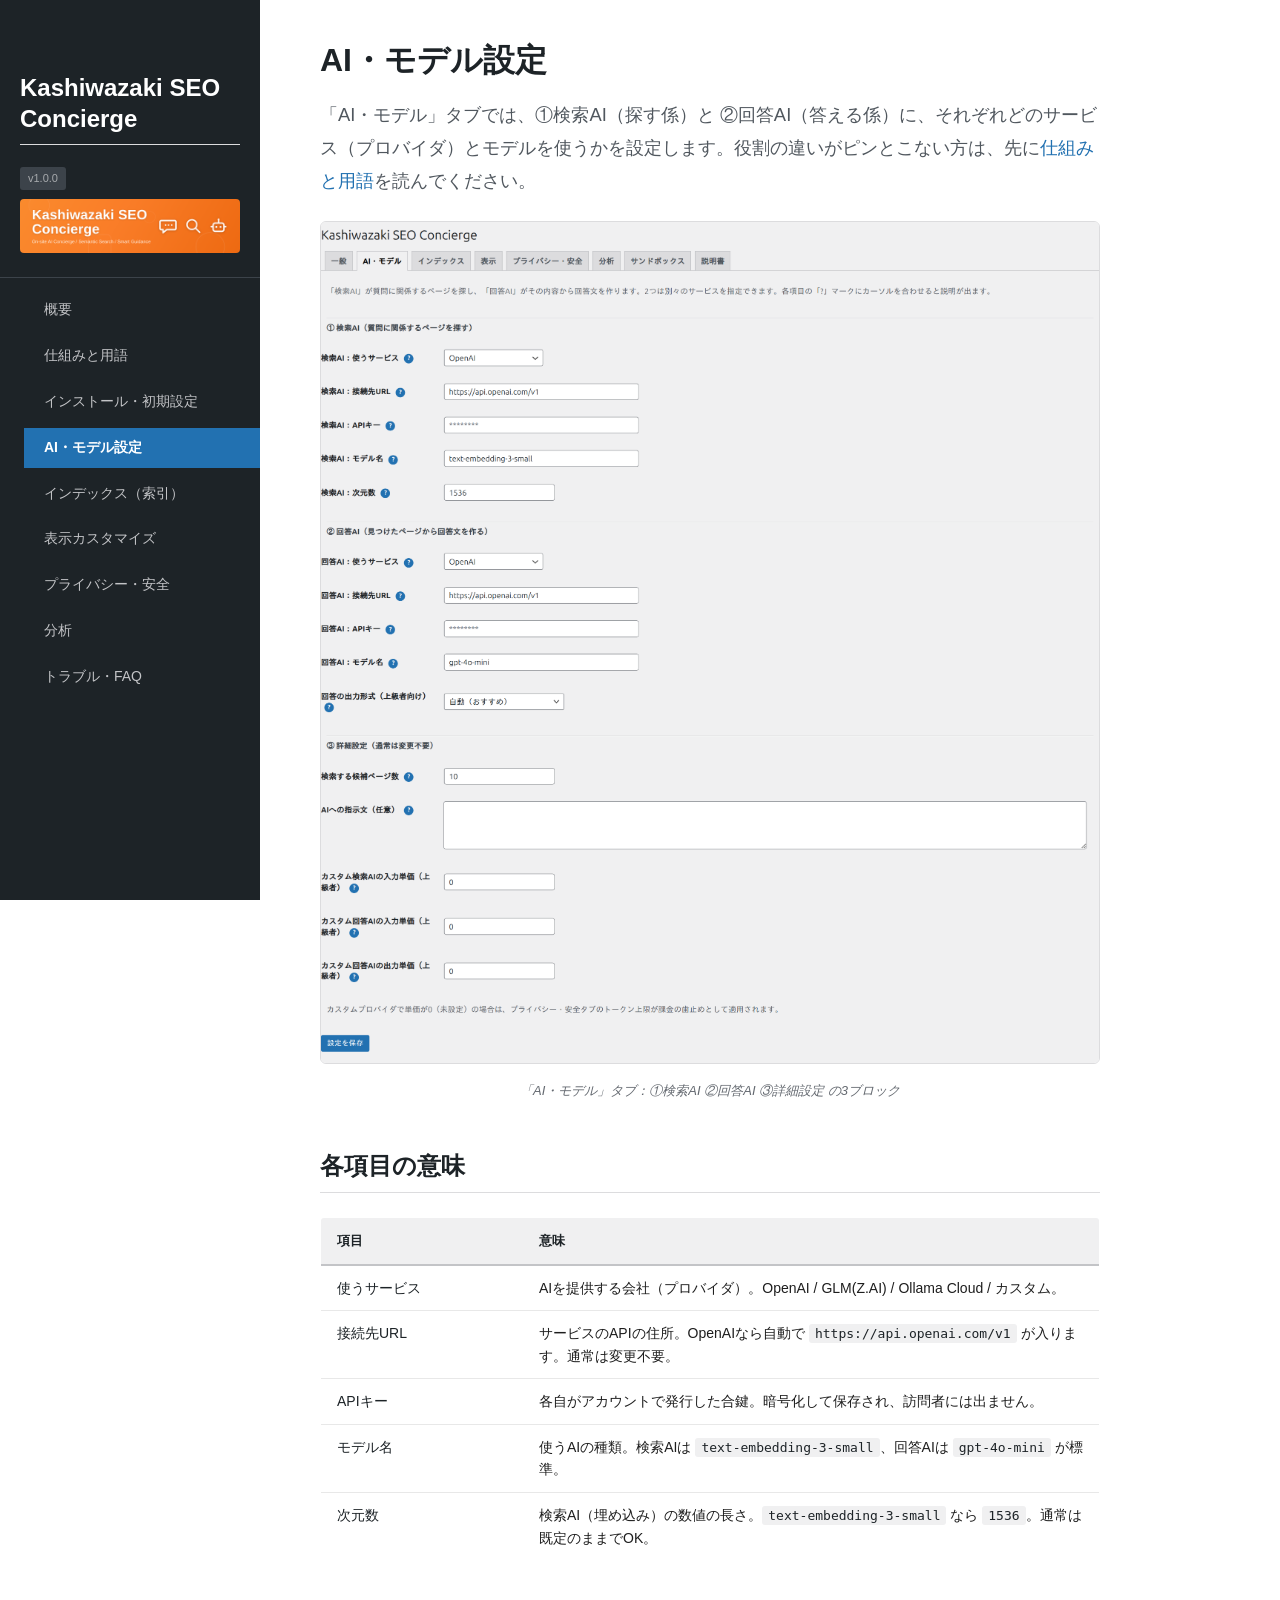
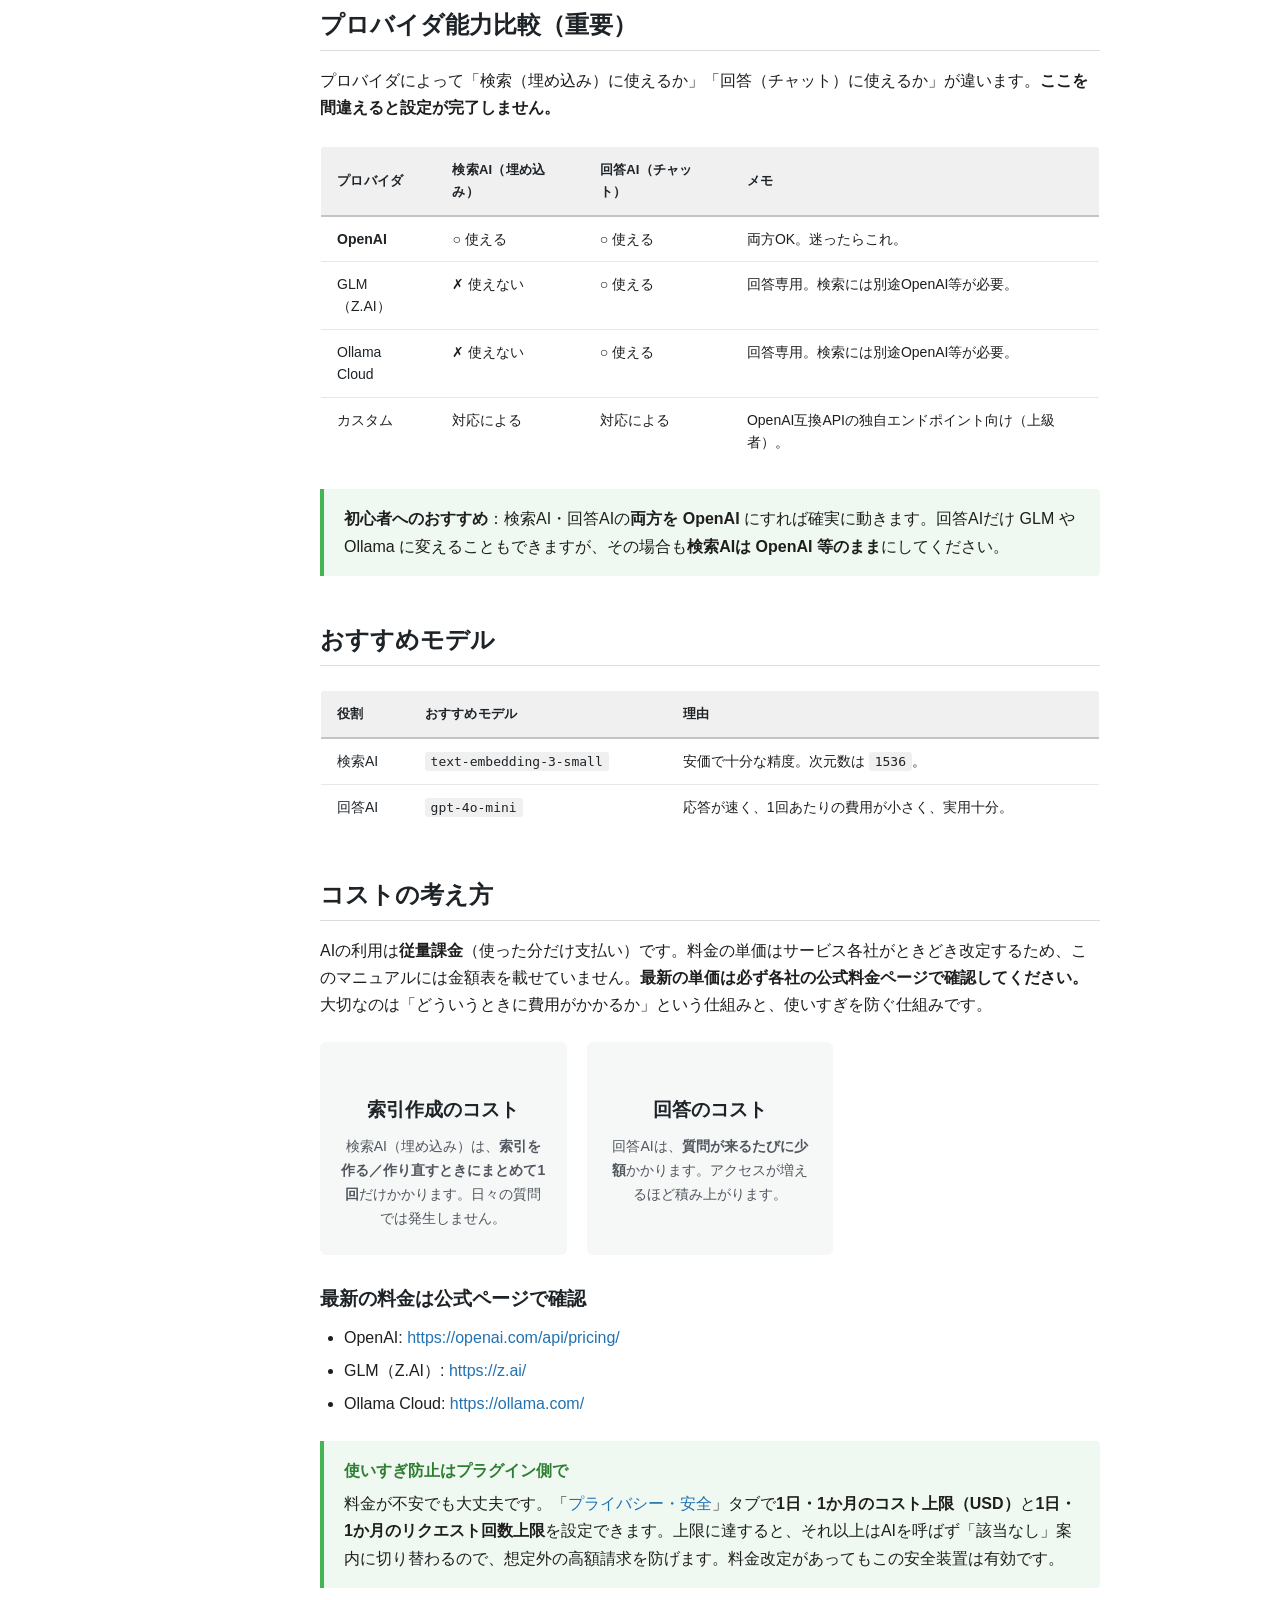
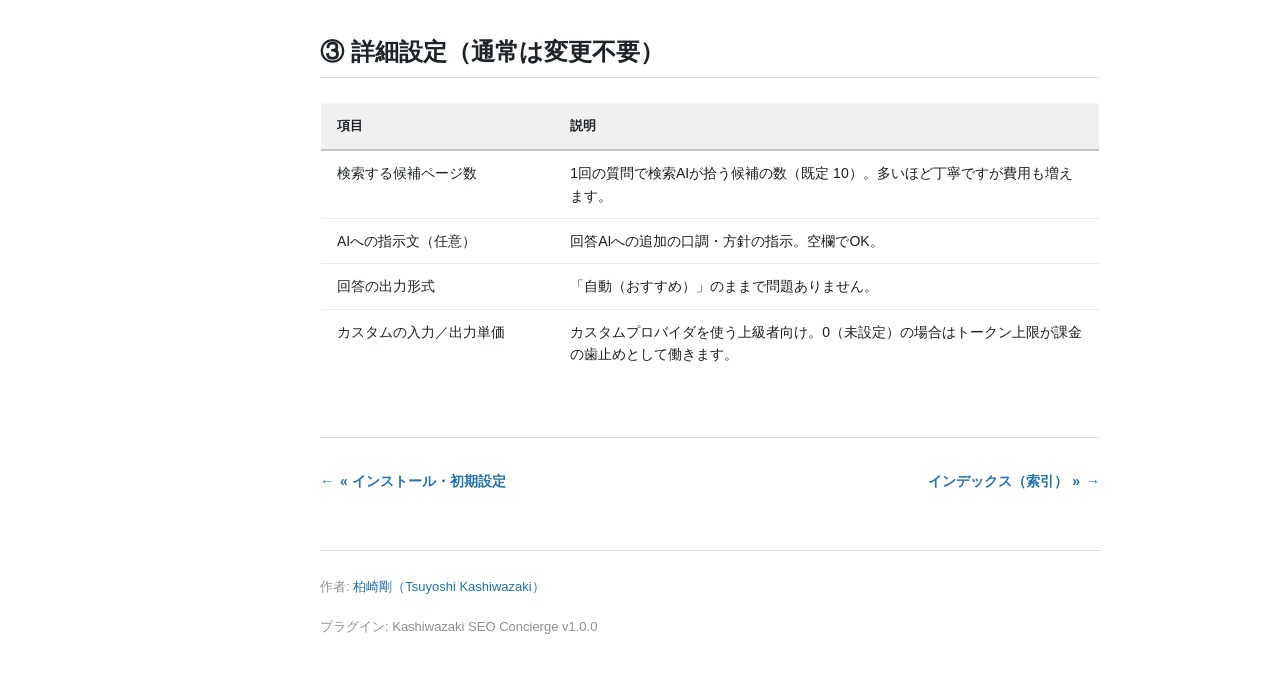
==== docs/ai-settings.html @ 4ad01d06 "Initial release v1.0.0" ====
<!DOCTYPE html>
<html lang="ja">
<head>
    <meta charset="UTF-8">
    <meta name="viewport" content="width=device-width, initial-scale=1.0">
    <title>AI・モデル設定 - Kashiwazaki SEO Concierge マニュアル</title>
    <link rel="stylesheet" href="css/style.css?v=1">
</head>
<body>
    <button class="hamburger-btn" aria-label="メニューを開く">&#9776;</button>
    <nav class="sidebar">
        <div class="sidebar-header">
            <h2 style="color:#fff;">Kashiwazaki SEO Concierge</h2>
            <span class="version">v1.0.0</span>
            <img src="images/main-visual.png" alt="" style="width:100%;border-radius:4px;margin-top:8px;">
        </div>
        <ul>
            <li><a href="index.html">概要</a></li>
            <li><a href="concepts.html">仕組みと用語</a></li>
            <li><a href="setup.html">インストール・初期設定</a></li>
            <li><a href="ai-settings.html">AI・モデル設定</a></li>
            <li><a href="index-settings.html">インデックス（索引）</a></li>
            <li><a href="display.html">表示カスタマイズ</a></li>
            <li><a href="privacy-safety.html">プライバシー・安全</a></li>
            <li><a href="analytics.html">分析</a></li>
            <li><a href="troubleshooting.html">トラブル・FAQ</a></li>
        </ul>
    </nav>
    <main class="content">
        <h1>AI・モデル設定</h1>

        <p class="lead">「AI・モデル」タブでは、①検索AI（探す係）と ②回答AI（答える係）に、それぞれどのサービス（プロバイダ）とモデルを使うかを設定します。役割の違いがピンとこない方は、先に<a href="concepts.html">仕組みと用語</a>を読んでください。</p>

        <figure class="screenshot">
            <img src="images/screenshots/02-ai.png" alt="AI・モデルタブ全体" class="lightbox-trigger">
            <figcaption>「AI・モデル」タブ：①検索AI ②回答AI ③詳細設定 の3ブロック</figcaption>
        </figure>

        <h2>各項目の意味</h2>
        <table>
            <thead><tr><th style="width:26%;">項目</th><th>意味</th></tr></thead>
            <tbody>
                <tr><td>使うサービス</td><td>AIを提供する会社（プロバイダ）。OpenAI / GLM(Z.AI) / Ollama Cloud / カスタム。</td></tr>
                <tr><td>接続先URL</td><td>サービスのAPIの住所。OpenAIなら自動で <code>https://api.openai.com/v1</code> が入ります。通常は変更不要。</td></tr>
                <tr><td>APIキー</td><td>各自がアカウントで発行した合鍵。暗号化して保存され、訪問者には出ません。</td></tr>
                <tr><td>モデル名</td><td>使うAIの種類。検索AIは <code>text-embedding-3-small</code>、回答AIは <code>gpt-4o-mini</code> が標準。</td></tr>
                <tr><td>次元数</td><td>検索AI（埋め込み）の数値の長さ。<code>text-embedding-3-small</code> なら <code>1536</code>。通常は既定のままでOK。</td></tr>
            </tbody>
        </table>

        <h2>プロバイダ能力比較（重要）</h2>
        <p>プロバイダによって「検索（埋め込み）に使えるか」「回答（チャット）に使えるか」が違います。<strong>ここを間違えると設定が完了しません。</strong></p>
        <table>
            <thead><tr><th>プロバイダ</th><th>検索AI（埋め込み）</th><th>回答AI（チャット）</th><th>メモ</th></tr></thead>
            <tbody>
                <tr><td><strong>OpenAI</strong></td><td>○ 使える</td><td>○ 使える</td><td>両方OK。迷ったらこれ。</td></tr>
                <tr><td>GLM（Z.AI）</td><td>✗ 使えない</td><td>○ 使える</td><td>回答専用。検索には別途OpenAI等が必要。</td></tr>
                <tr><td>Ollama Cloud</td><td>✗ 使えない</td><td>○ 使える</td><td>回答専用。検索には別途OpenAI等が必要。</td></tr>
                <tr><td>カスタム</td><td>対応による</td><td>対応による</td><td>OpenAI互換APIの独自エンドポイント向け（上級者）。</td></tr>
            </tbody>
        </table>
        <div class="callout callout-tip">
            <p><strong>初心者へのおすすめ</strong>：検索AI・回答AIの<strong>両方を OpenAI</strong> にすれば確実に動きます。回答AIだけ GLM や Ollama に変えることもできますが、その場合も<strong>検索AIは OpenAI 等のまま</strong>にしてください。</p>
        </div>

        <h2>おすすめモデル</h2>
        <table>
            <thead><tr><th>役割</th><th>おすすめモデル</th><th>理由</th></tr></thead>
            <tbody>
                <tr><td>検索AI</td><td><code>text-embedding-3-small</code></td><td>安価で十分な精度。次元数は <code>1536</code>。</td></tr>
                <tr><td>回答AI</td><td><code>gpt-4o-mini</code></td><td>応答が速く、1回あたりの費用が小さく、実用十分。</td></tr>
            </tbody>
        </table>

        <h2>コストの考え方</h2>
        <p>AIの利用は<strong>従量課金</strong>（使った分だけ支払い）です。料金の単価はサービス各社がときどき改定するため、このマニュアルには金額表を載せていません。<strong>最新の単価は必ず各社の公式料金ページで確認してください。</strong>大切なのは「どういうときに費用がかかるか」という仕組みと、使いすぎを防ぐ仕組みです。</p>
        <div class="feature-cards">
            <div class="feature-card">
                <h3>索引作成のコスト</h3>
                <p>検索AI（埋め込み）は、<strong>索引を作る／作り直すときにまとめて1回</strong>だけかかります。日々の質問では発生しません。</p>
            </div>
            <div class="feature-card">
                <h3>回答のコスト</h3>
                <p>回答AIは、<strong>質問が来るたびに少額</strong>かかります。アクセスが増えるほど積み上がります。</p>
            </div>
        </div>

        <h3>最新の料金は公式ページで確認</h3>
        <ul>
            <li>OpenAI: <a href="https://openai.com/api/pricing/" target="_blank" rel="noopener">https://openai.com/api/pricing/</a></li>
            <li>GLM（Z.AI）: <a href="https://z.ai/" target="_blank" rel="noopener">https://z.ai/</a></li>
            <li>Ollama Cloud: <a href="https://ollama.com/" target="_blank" rel="noopener">https://ollama.com/</a></li>
        </ul>

        <div class="callout callout-tip">
            <p class="callout-title">使いすぎ防止はプラグイン側で</p>
            <p>料金が不安でも大丈夫です。「<a href="privacy-safety.html">プライバシー・安全</a>」タブで<strong>1日・1か月のコスト上限（USD）</strong>と<strong>1日・1か月のリクエスト回数上限</strong>を設定できます。上限に達すると、それ以上はAIを呼ばず「該当なし」案内に切り替わるので、想定外の高額請求を防げます。料金改定があってもこの安全装置は有効です。</p>
        </div>

        <h2>③ 詳細設定（通常は変更不要）</h2>
        <table>
            <thead><tr><th style="width:30%;">項目</th><th>説明</th></tr></thead>
            <tbody>
                <tr><td>検索する候補ページ数</td><td>1回の質問で検索AIが拾う候補の数（既定 10）。多いほど丁寧ですが費用も増えます。</td></tr>
                <tr><td>AIへの指示文（任意）</td><td>回答AIへの追加の口調・方針の指示。空欄でOK。</td></tr>
                <tr><td>回答の出力形式</td><td>「自動（おすすめ）」のままで問題ありません。</td></tr>
                <tr><td>カスタムの入力／出力単価</td><td>カスタムプロバイダを使う上級者向け。0（未設定）の場合はトークン上限が課金の歯止めとして働きます。</td></tr>
            </tbody>
        </table>

        <nav class="page-nav">
            <a href="setup.html" class="prev">&laquo; インストール・初期設定</a>
            <a href="index-settings.html" class="next">インデックス（索引） &raquo;</a>
        </nav>

        <footer class="manual-footer">
            <p>作者: <a href="https://www.tsuyoshikashiwazaki.jp/profile/" target="_blank" rel="noopener">柏崎剛（Tsuyoshi Kashiwazaki）</a></p>
            <p>プラグイン: Kashiwazaki SEO Concierge v1.0.0</p>
        </footer>
    </main>

    <div class="lightbox"></div>

    <script src="js/manual.js?v=1"></script>
</body>
</html>
---- docs/css/style.css ----
/* ========================================
   WordPress Plugin Manual - Common Stylesheet
   ======================================== */

/* ========================================
   1. Base / Reset
   ======================================== */

*,
*::before,
*::after {
    margin: 0;
    padding: 0;
    box-sizing: border-box;
}

html {
    font-size: 16px;
    scroll-behavior: smooth;
}

body {
    font-family: -apple-system, BlinkMacSystemFont, "Segoe UI", Roboto, Oxygen,
        Ubuntu, Cantarell, "Fira Sans", "Droid Sans", "Helvetica Neue", Arial,
        sans-serif;
    color: #1e1e1e;
    background: #fff;
    line-height: 1.7;
}

img {
    max-width: 100%;
    height: auto;
}

a {
    color: #2271b1;
    text-decoration: none;
}

a:hover {
    color: #135e96;
    text-decoration: underline;
}

/* ========================================
   2. Sidebar
   ======================================== */

.sidebar {
    position: fixed;
    top: 0;
    left: 0;
    width: 260px;
    height: 100vh;
    background: #1d2327;
    color: #fff;
    overflow-y: auto;
    z-index: 100;
    padding-bottom: 40px;
}

.sidebar-header {
    padding: 24px 20px 16px;
    border-bottom: 1px solid #3c434a;
}

.sidebar-header h1 {
    font-size: 15px;
    font-weight: 600;
    line-height: 1.4;
    color: #fff;
}

.sidebar-header .version {
    display: inline-block;
    margin-top: 6px;
    font-size: 11px;
    color: #a7aaad;
    background: #3c434a;
    padding: 2px 8px;
    border-radius: 3px;
}

.sidebar ul {
    list-style: none;
    padding: 12px 0;
}

.sidebar ul li a {
    display: block;
    padding: 8px 20px;
    color: #c3c4c7;
    font-size: 14px;
    transition: background 0.15s, color 0.15s;
}

.sidebar ul li a:hover {
    background: #2c3338;
    color: #fff;
    text-decoration: none;
}

.sidebar ul li.active a {
    background: #2271b1;
    color: #fff;
    font-weight: 600;
}

.sidebar ul li.section-label {
    padding: 18px 20px 4px;
    font-size: 11px;
    font-weight: 700;
    text-transform: uppercase;
    letter-spacing: 0.06em;
    color: #8c8f94;
}

/* ========================================
   3. Main Content
   ======================================== */

.content {
    margin-left: 260px;
    max-width: 900px;
    padding: 40px 60px;
}

/* ========================================
   4. Typography
   ======================================== */

h1, h2, h3, h4, h5, h6 {
    color: #1d2327;
    font-weight: 600;
    line-height: 1.3;
}

h1 {
    font-size: 2rem;
    margin-bottom: 16px;
}

h2 {
    font-size: 1.5rem;
    margin-top: 48px;
    margin-bottom: 16px;
    padding-bottom: 10px;
    border-bottom: 1px solid #dcdcde;
}

h3 {
    font-size: 1.2rem;
    margin-top: 32px;
    margin-bottom: 12px;
}

h4 {
    font-size: 1.05rem;
    margin-top: 24px;
    margin-bottom: 8px;
}

p {
    margin-bottom: 16px;
}

.lead {
    font-size: 1.15rem;
    color: #50575e;
    line-height: 1.8;
    margin-bottom: 24px;
}

/* ========================================
   5. Steps
   ======================================== */

.step {
    display: flex;
    gap: 16px;
    margin-bottom: 24px;
    align-items: flex-start;
}

.step-number {
    flex-shrink: 0;
    width: 36px;
    height: 36px;
    background: #2271b1;
    color: #fff;
    border-radius: 50%;
    display: flex;
    align-items: center;
    justify-content: center;
    font-size: 16px;
    font-weight: 700;
    line-height: 1;
}

.step-content {
    flex: 1;
    padding-top: 4px;
}

.step-content p:last-child {
    margin-bottom: 0;
}

/* ========================================
   6. Callout Boxes
   ======================================== */

.callout {
    padding: 16px 20px;
    margin: 24px 0;
    border-left: 4px solid;
    border-radius: 0 4px 4px 0;
}

.callout-title {
    font-weight: 700;
    margin-bottom: 6px;
}

.callout p:last-child {
    margin-bottom: 0;
}

.callout-tip {
    border-left-color: #46b450;
    background: #f0f9f1;
}

.callout-tip .callout-title {
    color: #2e7d32;
}

.callout-warning {
    border-left-color: #ffb900;
    background: #fef8e7;
}

.callout-warning .callout-title {
    color: #8b6914;
}

.callout-note {
    border-left-color: #2271b1;
    background: #edf5fa;
}

.callout-note .callout-title {
    color: #2271b1;
}

/* ========================================
   7. Screenshots
   ======================================== */

.screenshot {
    margin: 24px 0;
    text-align: center;
}

.screenshot img {
    max-width: 100%;
    border: 1px solid #dcdcde;
    border-radius: 6px;
    cursor: zoom-in;
}

.screenshot figcaption,
.screenshot .caption {
    font-size: 13px;
    color: #646970;
    margin-top: 8px;
    font-style: italic;
}

/* ========================================
   8. Infographic Images
   ======================================== */

.infographic {
    margin: 32px 0;
    text-align: center;
}

.infographic img {
    max-width: 100%;
    display: inline-block;
}

.infographic figcaption,
.infographic .caption {
    font-size: 13px;
    color: #646970;
    margin-top: 8px;
}

/* ========================================
   9. Feature Cards
   ======================================== */

.feature-cards {
    display: grid;
    grid-template-columns: repeat(3, 1fr);
    gap: 20px;
    margin: 24px 0;
}

.feature-card {
    background: #f6f7f7;
    border-radius: 6px;
    padding: 24px 20px;
    text-align: center;
}

.feature-card h4 {
    margin-top: 0;
    margin-bottom: 8px;
}

.feature-card p {
    font-size: 14px;
    color: #50575e;
    margin-bottom: 0;
}

.feature-card .icon {
    font-size: 28px;
    margin-bottom: 12px;
    display: block;
}

/* ========================================
   10. Tables (widefat style)
   ======================================== */

table,
table.widefat {
    width: 100%;
    border-collapse: collapse;
    margin: 24px 0;
    font-size: 14px;
    border: 1px solid #dcdcde;
    border-radius: 4px;
    overflow: hidden;
}

table thead th,
table.widefat thead th {
    background: #f0f0f1;
    text-align: left;
    padding: 12px 16px;
    font-weight: 600;
    font-size: 13px;
    color: #1d2327;
    border-bottom: 2px solid #c3c4c7;
    letter-spacing: 0.02em;
}

table tbody td,
table.widefat tbody td {
    padding: 11px 16px;
    border-bottom: 1px solid #e8e8e8;
    vertical-align: top;
    line-height: 1.6;
}

table tbody tr:hover,
table.widefat tbody tr:hover {
    background: #f6f7f7;
}

table tbody tr:last-child td,
table.widefat tbody tr:last-child td {
    border-bottom: none;
}

table tbody td:first-child {
    font-weight: 500;
    color: #1d2327;
}

/* ========================================
   11. HTTP Status Color Coding
   ======================================== */

.http-2xx {
    color: #00a32a;
    font-weight: 600;
}

.http-3xx {
    color: #2271b1;
    font-weight: 600;
}

.http-4xx {
    color: #dba617;
    font-weight: 600;
}

.http-5xx {
    color: #d63638;
    font-weight: 600;
}

/* ========================================
   12. Status Badges
   ======================================== */

.status-badge {
    display: inline-block;
    padding: 2px 10px;
    border-radius: 12px;
    font-size: 12px;
    font-weight: 600;
    line-height: 1.6;
    white-space: nowrap;
}

.status-ok {
    background: #edfaef;
    color: #00a32a;
}

.status-warning {
    background: #fef8e7;
    color: #996800;
}

.status-error {
    background: #fcf0f1;
    color: #d63638;
}

/* ========================================
   13. Lightbox Overlay
   ======================================== */

.lightbox {
    display: none;
    position: fixed;
    inset: 0;
    z-index: 9999;
    background: rgba(0, 0, 0, 0.85);
    align-items: center;
    justify-content: center;
    cursor: zoom-out;
}

.lightbox.active {
    display: flex;
}

.lightbox img {
    max-width: 90vw;
    max-height: 90vh;
    border-radius: 4px;
    box-shadow: 0 4px 30px rgba(0, 0, 0, 0.4);
}

.lightbox-close {
    position: absolute;
    top: 20px;
    right: 28px;
    background: none;
    border: none;
    color: #fff;
    font-size: 36px;
    cursor: pointer;
    line-height: 1;
    opacity: 0.8;
    transition: opacity 0.15s;
}

.lightbox-close:hover {
    opacity: 1;
}

/* ========================================
   14. Page Navigation
   ======================================== */

.page-nav {
    display: flex;
    justify-content: space-between;
    margin-top: 60px;
    padding-top: 24px;
    border-top: 1px solid #dcdcde;
}

.page-nav a {
    display: inline-flex;
    align-items: center;
    gap: 6px;
    font-size: 14px;
    font-weight: 600;
    color: #2271b1;
    padding: 8px 0;
}

.page-nav a:hover {
    color: #135e96;
    text-decoration: none;
}

.page-nav .prev::before {
    content: "\2190";
}

.page-nav .next::after {
    content: "\2192";
}

/* ========================================
   15. Manual Footer
   ======================================== */

.manual-footer {
    margin-top: 48px;
    padding: 24px 0 0;
    border-top: 1px solid #dcdcde;
    font-size: 13px;
    color: #8c8f94;
    line-height: 1.8;
}

.manual-footer a {
    color: #2271b1;
}

.manual-footer a:hover {
    color: #135e96;
}

/* ========================================
   16. Code Blocks
   ======================================== */

code {
    background: #f0f0f1;
    padding: 2px 6px;
    border-radius: 3px;
    font-size: 13px;
    font-family: Menlo, Consolas, "DejaVu Sans Mono", monospace;
    color: #1d2327;
}

pre {
    background: #2c3338;
    color: #e4e6e8;
    padding: 20px 24px;
    border-radius: 6px;
    overflow-x: auto;
    margin: 24px 0;
    font-size: 13px;
    line-height: 1.6;
}

pre code {
    background: none;
    padding: 0;
    border-radius: 0;
    color: inherit;
    font-size: inherit;
}

/* ========================================
   17. Lists
   ======================================== */

ul, ol {
    margin: 0 0 16px 24px;
}

li {
    margin-bottom: 6px;
}

/* ========================================
   18. Hamburger Menu Button
   ======================================== */

.hamburger-btn {
    display: none;
    position: fixed;
    top: 12px;
    left: 12px;
    z-index: 200;
    background: #1d2327;
    border: none;
    color: #fff;
    width: 40px;
    height: 40px;
    border-radius: 4px;
    cursor: pointer;
    font-size: 22px;
    align-items: center;
    justify-content: center;
    line-height: 1;
}

/* ========================================
   19. Responsive (max-width: 768px)
   ======================================== */

@media (max-width: 768px) {
    .sidebar {
        transform: translateX(-100%);
        transition: transform 0.25s ease;
    }

    .sidebar.open {
        transform: translateX(0);
    }

    .content {
        margin-left: 0;
        padding: 60px 20px 40px;
    }

    .hamburger-btn {
        display: flex;
    }

    .feature-cards {
        grid-template-columns: 1fr;
    }

    .page-nav {
        flex-direction: column;
        gap: 12px;
    }

    table.widefat {
        font-size: 13px;
    }

    table.widefat thead th,
    table.widefat tbody td {
        padding: 8px 10px;
    }

    h1 {
        font-size: 1.6rem;
    }

    h2 {
        font-size: 1.3rem;
    }
}
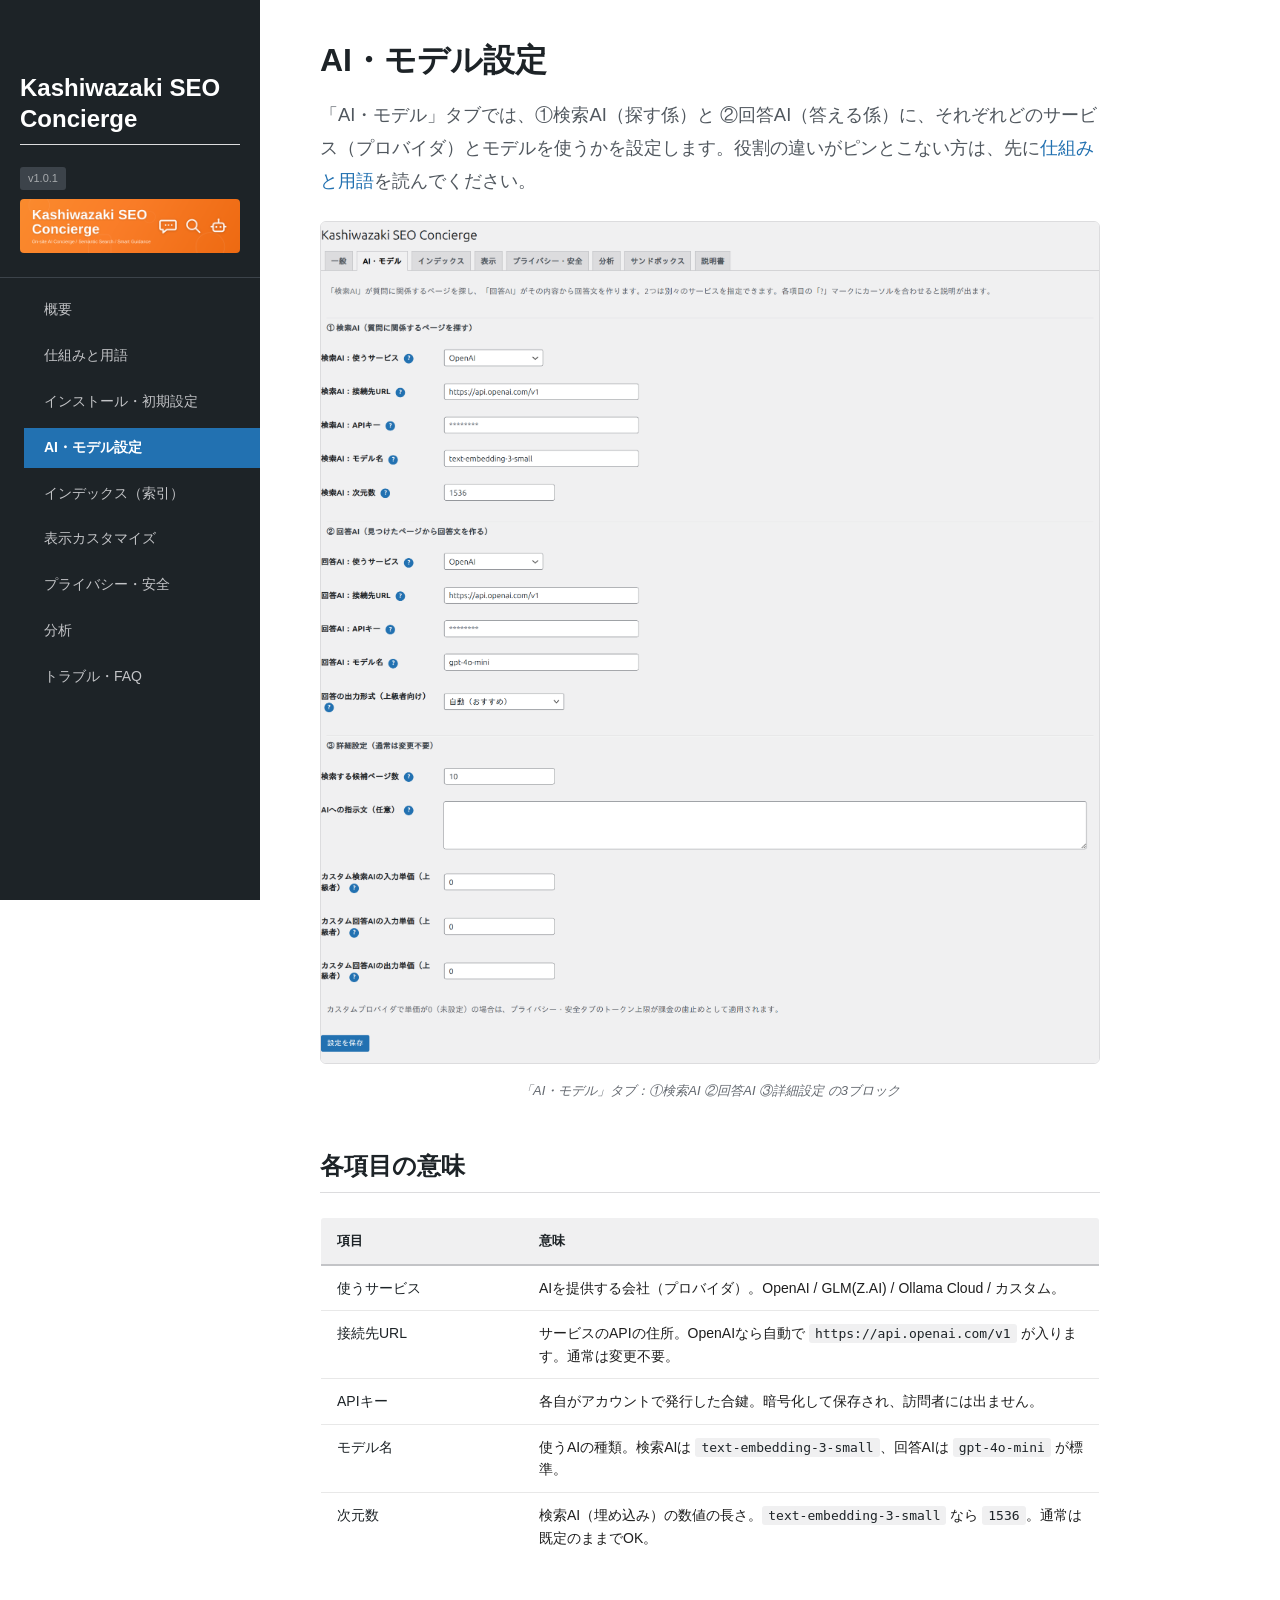
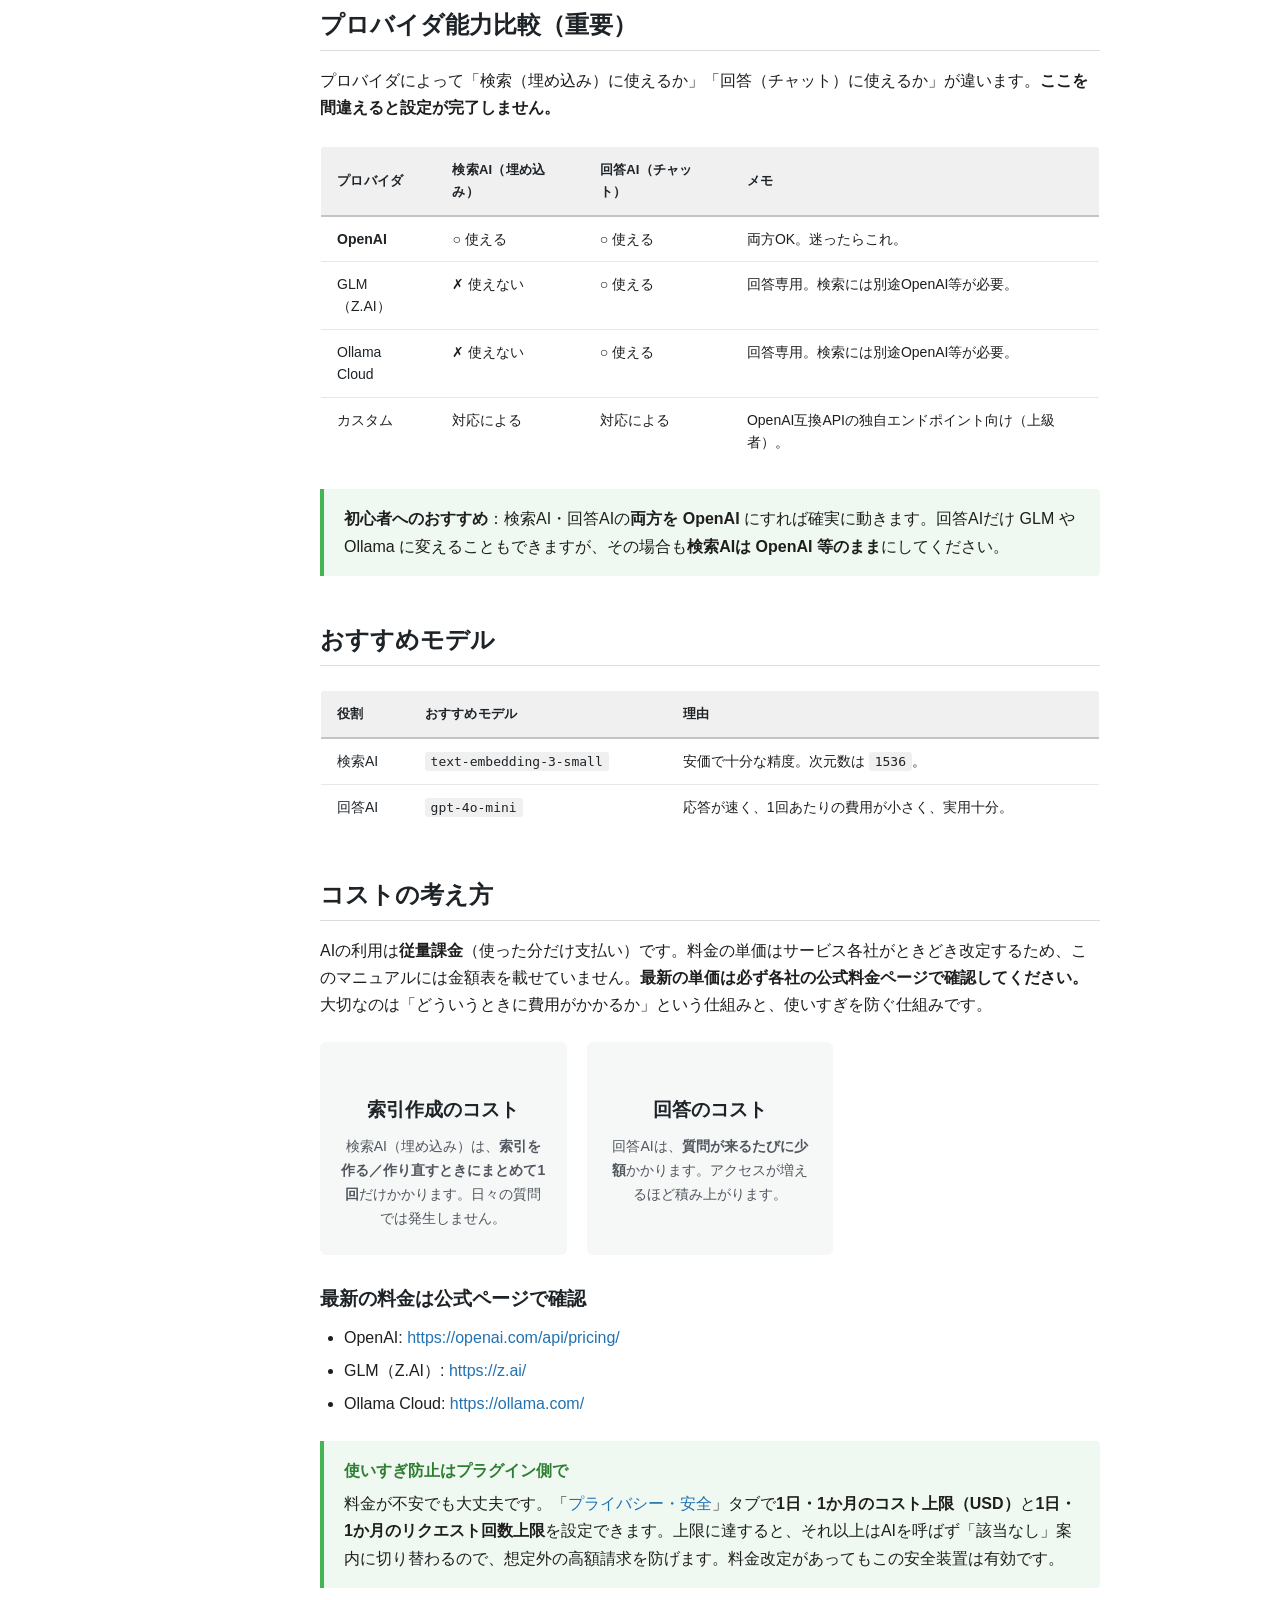
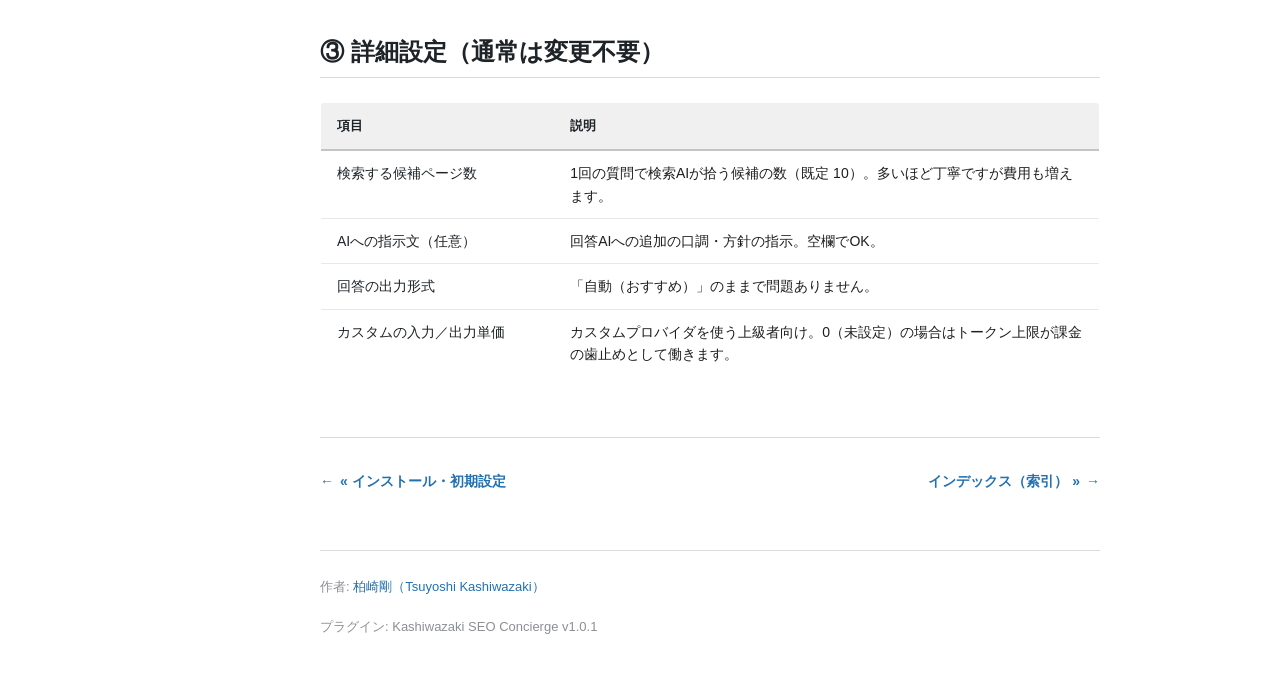
==== commit b0f59a0f: "Update to v1.0.1 - Add link reachability check: auto-exclude 404/error pages from answers and auto-r" ====
--- a/docs/ai-settings.html
+++ b/docs/ai-settings.html
@@ -11,7 +11,7 @@
     <nav class="sidebar">
         <div class="sidebar-header">
             <h2 style="color:#fff;">Kashiwazaki SEO Concierge</h2>
-            <span class="version">v1.0.0</span>
+            <span class="version">v1.0.1</span>
             <img src="images/main-visual.png" alt="" style="width:100%;border-radius:4px;margin-top:8px;">
         </div>
         <ul>
@@ -115,7 +115,7 @@
 
         <footer class="manual-footer">
             <p>作者: <a href="https://www.tsuyoshikashiwazaki.jp/profile/" target="_blank" rel="noopener">柏崎剛（Tsuyoshi Kashiwazaki）</a></p>
-            <p>プラグイン: Kashiwazaki SEO Concierge v1.0.0</p>
+            <p>プラグイン: Kashiwazaki SEO Concierge v1.0.1</p>
         </footer>
     </main>
 
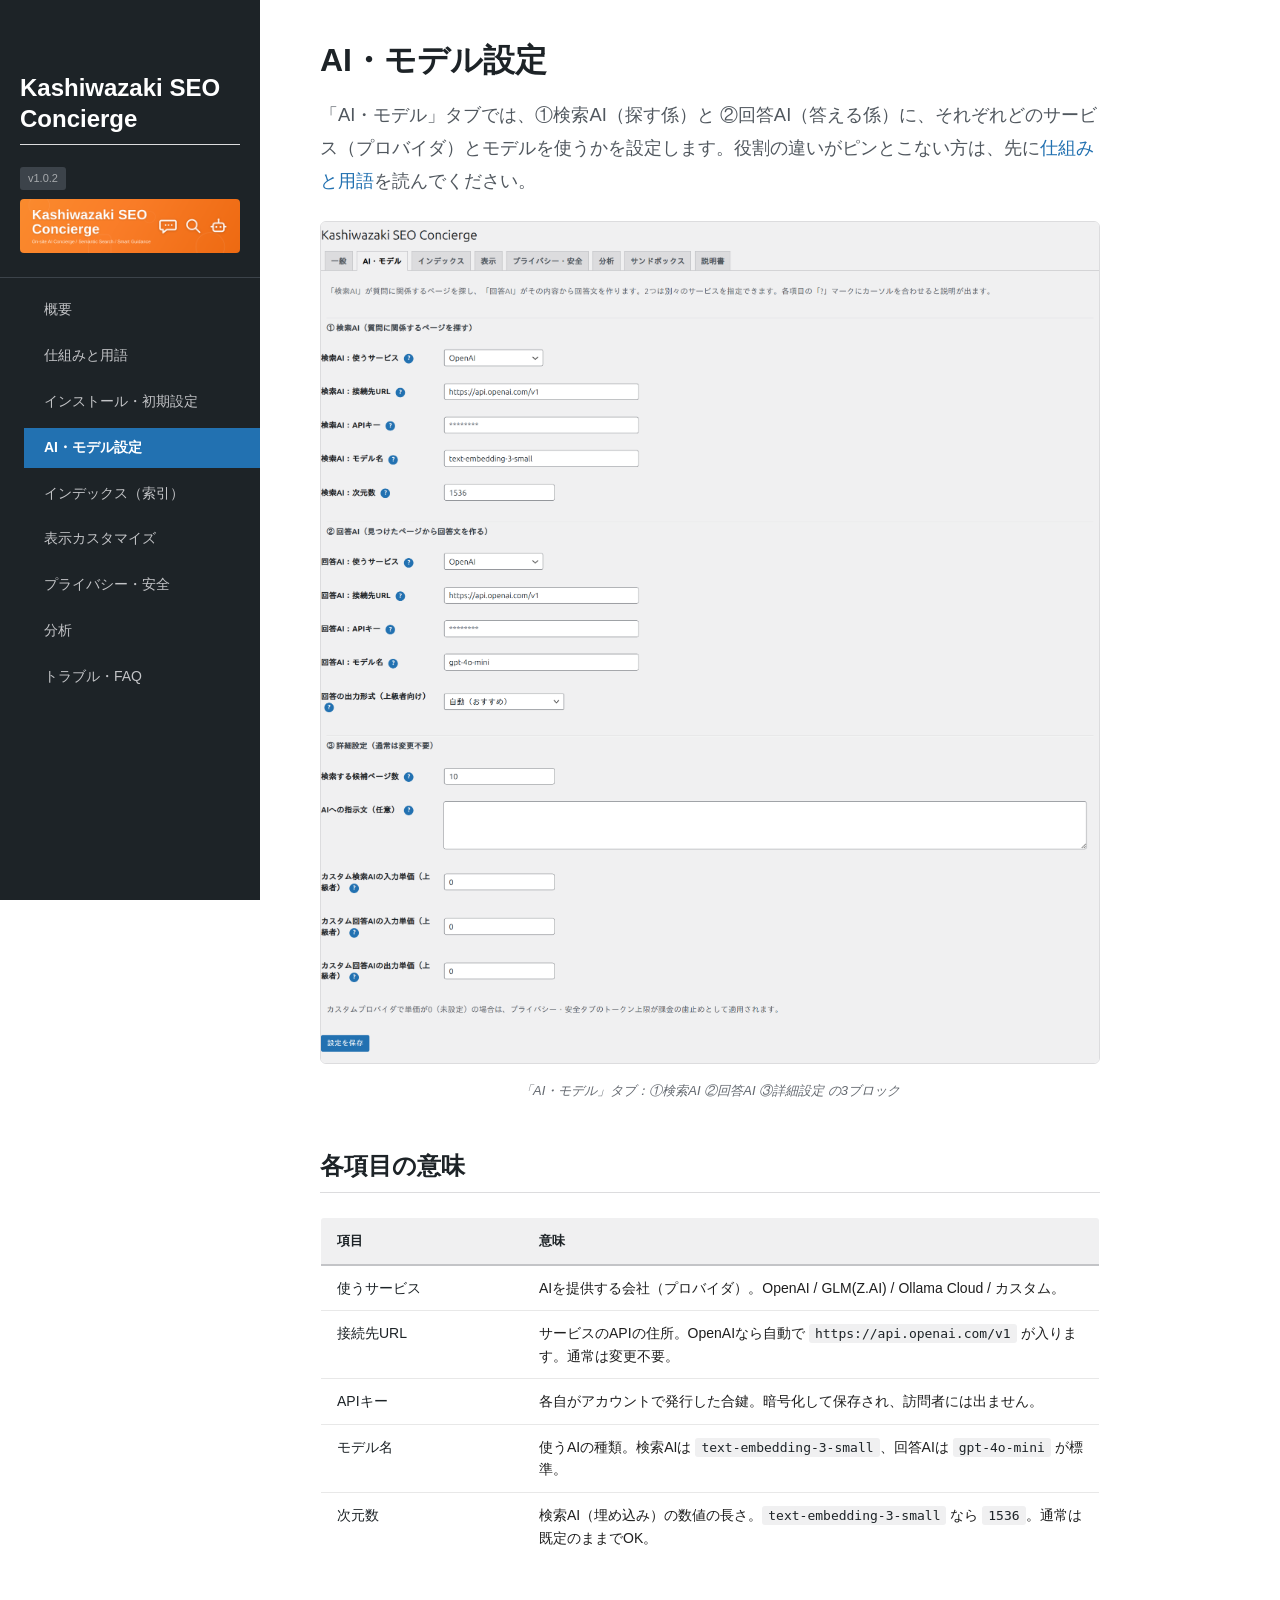
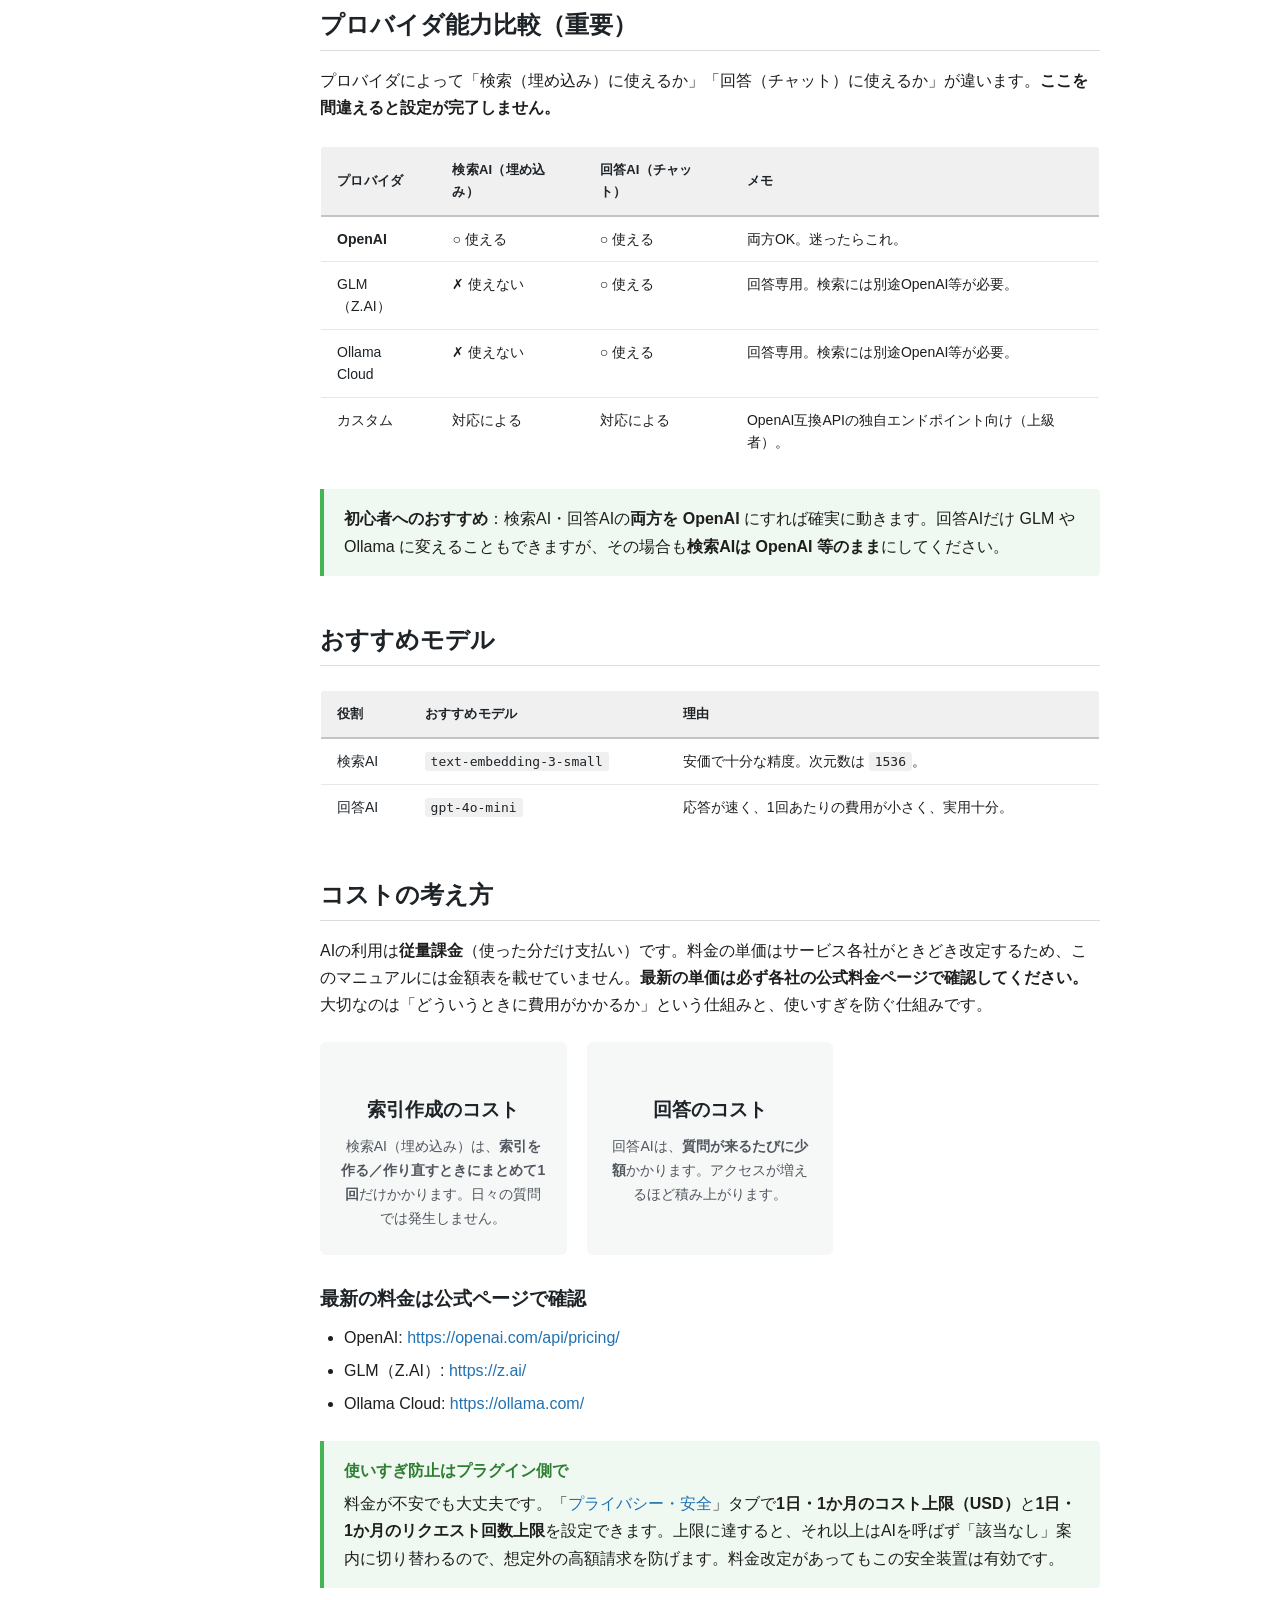
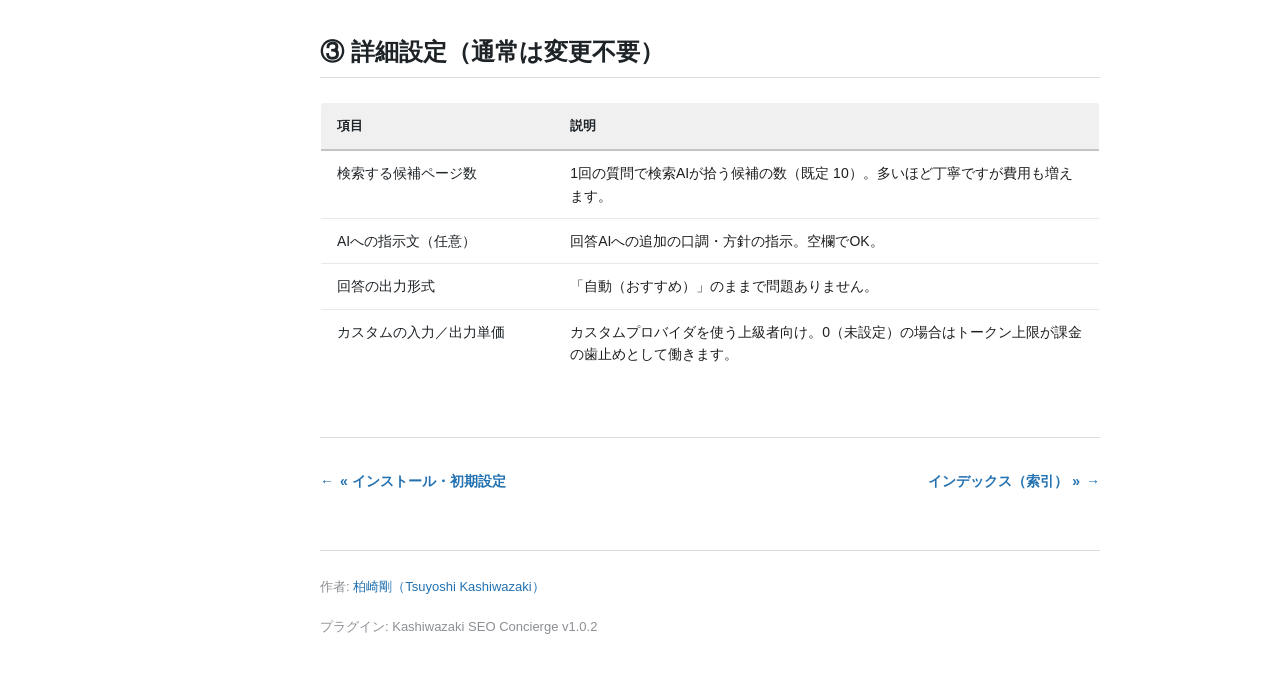
==== commit 853b0697: "Update to v1.0.2 - 新しさを尋ねる質問で更新日の新しいページを案内するよう検索結果を並べ替え - 回答AIに渡す候補へ最終更新日を付与し、回答文で日付を示せるように - API キー" ====
--- a/docs/ai-settings.html
+++ b/docs/ai-settings.html
@@ -11,7 +11,7 @@
     <nav class="sidebar">
         <div class="sidebar-header">
             <h2 style="color:#fff;">Kashiwazaki SEO Concierge</h2>
-            <span class="version">v1.0.1</span>
+            <span class="version">v1.0.2</span>
             <img src="images/main-visual.png" alt="" style="width:100%;border-radius:4px;margin-top:8px;">
         </div>
         <ul>
@@ -115,7 +115,7 @@
 
         <footer class="manual-footer">
             <p>作者: <a href="https://www.tsuyoshikashiwazaki.jp/profile/" target="_blank" rel="noopener">柏崎剛（Tsuyoshi Kashiwazaki）</a></p>
-            <p>プラグイン: Kashiwazaki SEO Concierge v1.0.1</p>
+            <p>プラグイン: Kashiwazaki SEO Concierge v1.0.2</p>
         </footer>
     </main>
 
